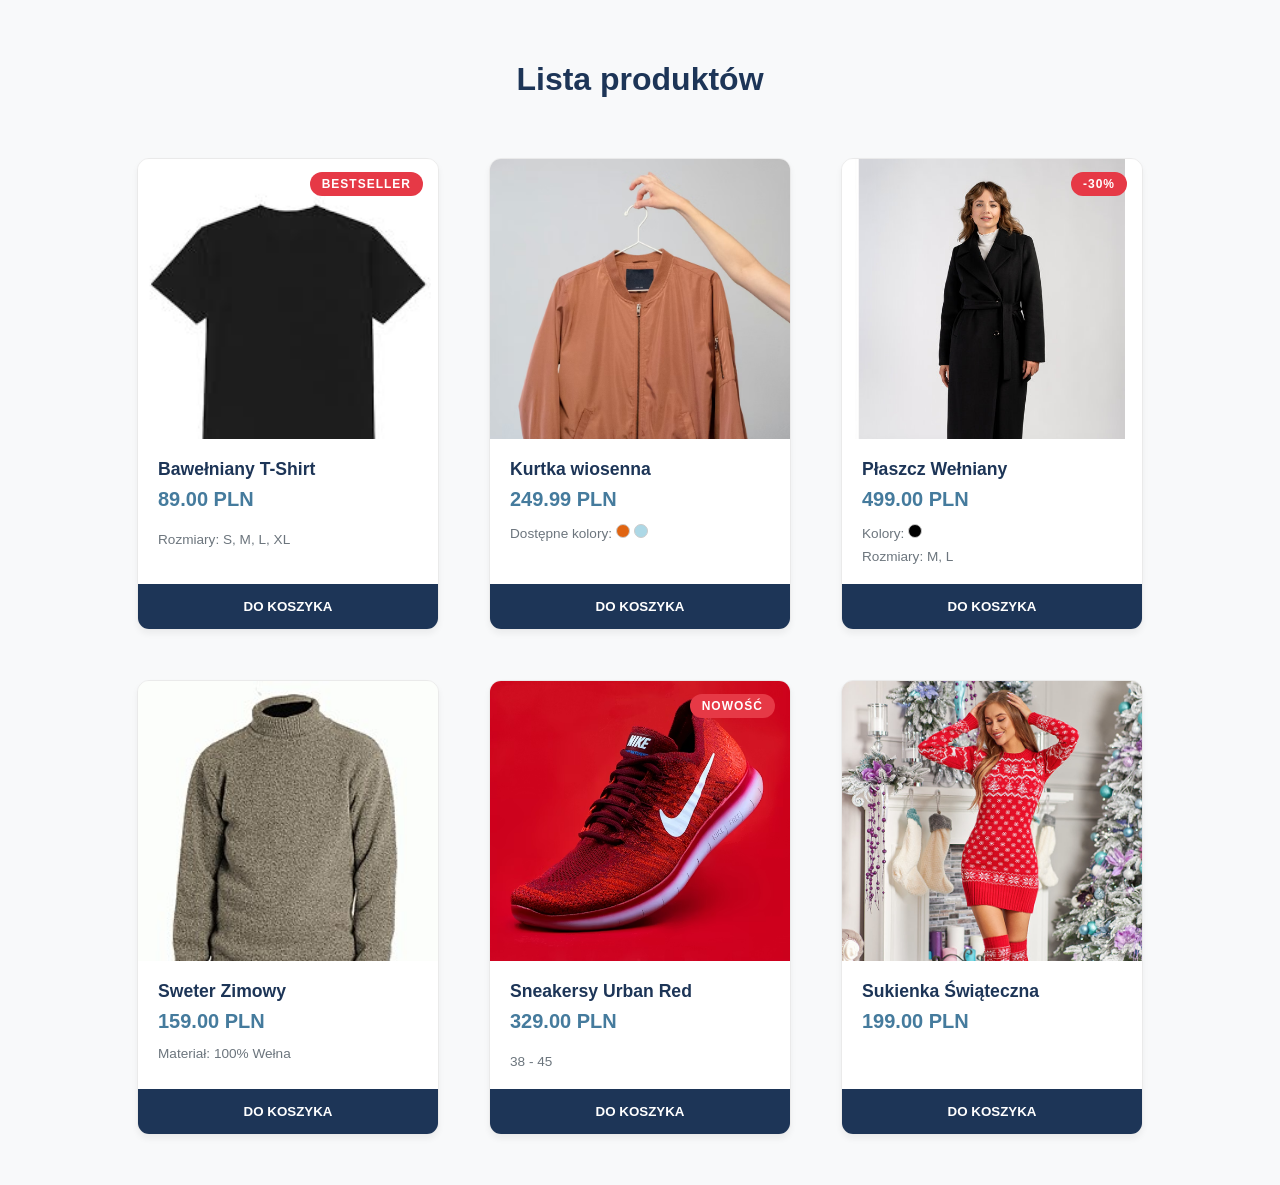
==== lab-7/index.html @ e3b7efdb "Komponenty" ====
<!DOCTYPE html>
<html lang="pl">
<head>
    <meta charset="UTF-8">
    <meta name="viewport" content="width=device-width, initial-scale=1.0">
    <title>Lab-7: Sklep Premium</title>
    <script type="module" src="./components/comp.js"></script>
    <style>
        body {
            font-family: 'Segoe UI', sans-serif;
            background-color: #f8f9fa;
            margin: 0;
            padding: 40px;
        }
        h1 { text-align: center; color: #1d3557; margin-bottom: 50px; }
        
        .shop-grid {
            display: flex;
            flex-wrap: wrap;
            justify-content: center;
            gap: 30px;
            max-width: 1200px;
            margin: 0 auto;
        }
        
        .specs-list {
            margin: 0; padding: 0; list-style: none; display: inline-flex; gap: 5px;
        }
        .color-dot {
            width: 12px; height: 12px; border-radius: 50%; display: inline-block; border: 1px solid #ccc;
        }
    </style>
</head>
<body>

    <h1>Lista produktów</h1>

    <div class="shop-grid">

        <product-card>
            <img slot="image" src="./images/tshirt.jpg" alt="Bawełniany T-shirt">
            <span slot="promo">Bestseller</span>
            <span slot="name">Bawełniany T-Shirt</span>
            <span slot="price">89.00 PLN</span>
            <div slot="sizes">Rozmiary: S, M, L, XL</div>
        </product-card>

        <product-card>
            <img slot="image" src="./images/kurtkawiosenna.avif" alt="Kurtka Wiosenna">
            <span slot="name">Kurtka wiosenna</span>
            <span slot="price">249.99 PLN</span>
            <div slot="colors">
                Dostępne kolory: <span style="background:rgb(224, 100, 17);" class="color-dot"></span> <span style="background:lightblue;" class="color-dot"></span>
            </div>
        </product-card>

        <product-card>
            <img slot="image" src="./images/plaszczwelniany.jpg" alt="Płaszcz wełniany">
            <span slot="promo">-30%</span>
            <span slot="name">Płaszcz Wełniany</span>
            <span slot="price">499.00 PLN</span>
            <div slot="sizes">Rozmiary: M, L</div>
            <div slot="colors">
                Kolory: <span style="background:rgb(0, 0, 0);" class="color-dot"></span>
            </div>
        </product-card>

        <product-card>
            <img slot="image" src="./images/sweter.jpg" alt="Sweter Zimowy">
            <span slot="name">Sweter Zimowy</span>
            <span slot="price">159.00 PLN</span>
            <div slot="colors">Materiał: 100% Wełna</div>
        </product-card>

        <product-card>
            <img slot="image" src="./images/sneakersy.avif" alt="Sneakersy">
            <span slot="promo">Nowość</span>
            <span slot="name">Sneakersy Urban Red</span>
            <span slot="price">329.00 PLN</span>
            <div slot="sizes">38 - 45</div>
        </product-card>

        <product-card>
            <img slot="image" src="./images/sukienkaswiateczna.jpg" alt="Sukienka Świąteczna">
            <span slot="name">Sukienka Świąteczna</span>
            <span slot="price">199.00 PLN</span>
        </product-card>

    </div>

</body>
</html>
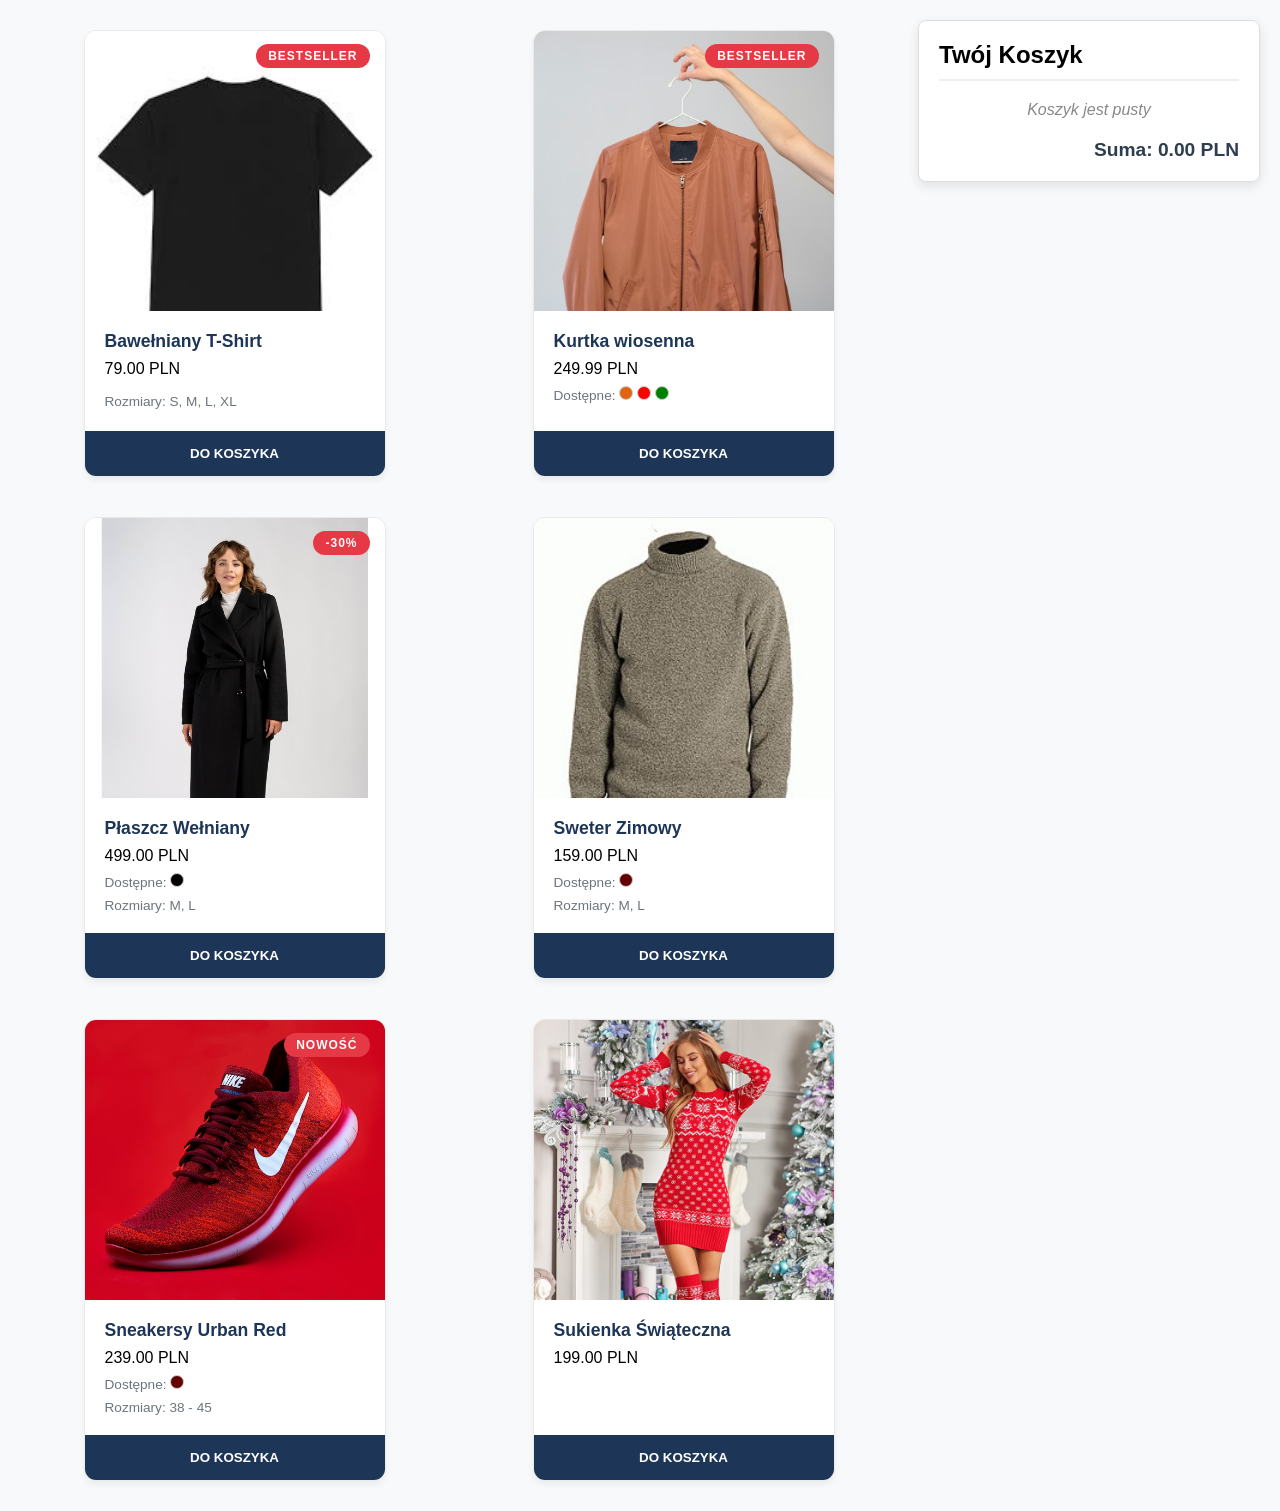
==== commit 8fde383f: "Sklep" ====
--- a/lab-7/index.html
+++ b/lab-7/index.html
@@ -3,90 +3,40 @@
 <head>
     <meta charset="UTF-8">
     <meta name="viewport" content="width=device-width, initial-scale=1.0">
-    <title>Lab-7: Sklep Premium</title>
-    <script type="module" src="./components/comp.js"></script>
+    <title>Lab-7</title>
+    <script type="module" src="./app.js"></script>
     <style>
         body {
             font-family: 'Segoe UI', sans-serif;
             background-color: #f8f9fa;
             margin: 0;
-            padding: 40px;
-        }
-        h1 { text-align: center; color: #1d3557; margin-bottom: 50px; }
-        
-        .shop-grid {
+            padding: 20px;
             display: flex;
-            flex-wrap: wrap;
-            justify-content: center;
-            gap: 30px;
-            max-width: 1200px;
-            margin: 0 auto;
+            gap: 20px;
+            align-items: flex-start;
         }
         
-        .specs-list {
-            margin: 0; padding: 0; list-style: none; display: inline-flex; gap: 5px;
+        product-list {
+            flex: 3;
         }
-        .color-dot {
-            width: 12px; height: 12px; border-radius: 50%; display: inline-block; border: 1px solid #ccc;
+
+        shopping-cart {
+            flex: 1;
+            position: sticky;
+            top: 20px;
+        }
+
+        @media (max-width: 800px) {
+            body { flex-direction: column-reverse; }
+            shopping-cart { width: 100%; position: static; }
         }
     </style>
 </head>
 <body>
 
-    <h1>Lista produktów</h1>
+    <product-list></product-list>
 
-    <div class="shop-grid">
-
-        <product-card>
-            <img slot="image" src="./images/tshirt.jpg" alt="Bawełniany T-shirt">
-            <span slot="promo">Bestseller</span>
-            <span slot="name">Bawełniany T-Shirt</span>
-            <span slot="price">89.00 PLN</span>
-            <div slot="sizes">Rozmiary: S, M, L, XL</div>
-        </product-card>
-
-        <product-card>
-            <img slot="image" src="./images/kurtkawiosenna.avif" alt="Kurtka Wiosenna">
-            <span slot="name">Kurtka wiosenna</span>
-            <span slot="price">249.99 PLN</span>
-            <div slot="colors">
-                Dostępne kolory: <span style="background:rgb(224, 100, 17);" class="color-dot"></span> <span style="background:lightblue;" class="color-dot"></span>
-            </div>
-        </product-card>
-
-        <product-card>
-            <img slot="image" src="./images/plaszczwelniany.jpg" alt="Płaszcz wełniany">
-            <span slot="promo">-30%</span>
-            <span slot="name">Płaszcz Wełniany</span>
-            <span slot="price">499.00 PLN</span>
-            <div slot="sizes">Rozmiary: M, L</div>
-            <div slot="colors">
-                Kolory: <span style="background:rgb(0, 0, 0);" class="color-dot"></span>
-            </div>
-        </product-card>
-
-        <product-card>
-            <img slot="image" src="./images/sweter.jpg" alt="Sweter Zimowy">
-            <span slot="name">Sweter Zimowy</span>
-            <span slot="price">159.00 PLN</span>
-            <div slot="colors">Materiał: 100% Wełna</div>
-        </product-card>
-
-        <product-card>
-            <img slot="image" src="./images/sneakersy.avif" alt="Sneakersy">
-            <span slot="promo">Nowość</span>
-            <span slot="name">Sneakersy Urban Red</span>
-            <span slot="price">329.00 PLN</span>
-            <div slot="sizes">38 - 45</div>
-        </product-card>
-
-        <product-card>
-            <img slot="image" src="./images/sukienkaswiateczna.jpg" alt="Sukienka Świąteczna">
-            <span slot="name">Sukienka Świąteczna</span>
-            <span slot="price">199.00 PLN</span>
-        </product-card>
-
-    </div>
+    <shopping-cart></shopping-cart>
 
 </body>
 </html>
